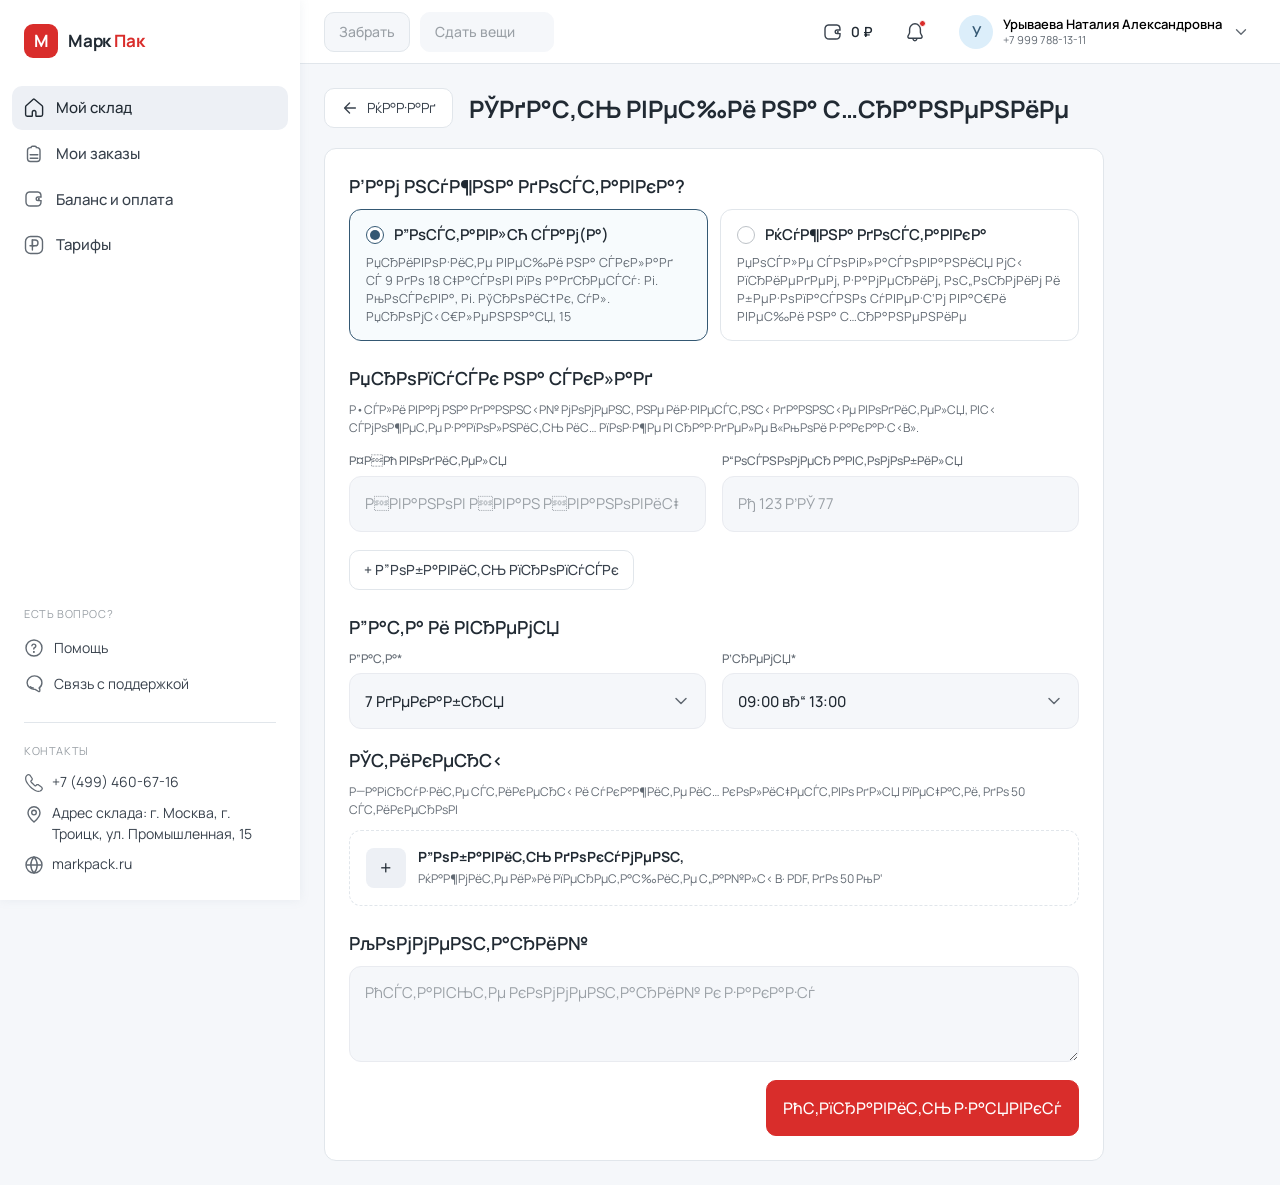
==== send.html @ 636d3749 "Прототип личного кабинета Марк Пак: 13 экранов, демо-данные, GitHub Pages" ====
<!DOCTYPE html>
<html lang="ru">
<head>
<meta charset="utf-8">
<meta name="viewport" content="width=device-width, initial-scale=1">
<title>РЎРґР°С‚СЊ РІРµС‰Рё вЂ” РњР°СЂРє РџР°Рє</title>
<link rel="icon" href="assets/img/favicon.svg" type="image/svg+xml">
<link rel="stylesheet" href="assets/css/app.css">
</head>
<body data-page="warehouse" data-actions="off">
<div class="app">
  <aside class="sidebar" id="sidebar"></aside>
  <div class="main">
    <header class="topbar" id="topbar"></header>
    <main class="content">
      <div class="page-head">
        <a class="back-btn" href="warehouse.html">
          <svg viewBox="0 0 20 20" fill="none"><path d="M16 10H5M9.5 4.5 4 10l5.5 5.5" stroke-width="1.5" stroke-linecap="round" stroke-linejoin="round"/></svg>
          РќР°Р·Р°Рґ
        </a>
        <h1>РЎРґР°С‚СЊ РІРµС‰Рё РЅР° С…СЂР°РЅРµРЅРёРµ</h1>
      </div>

      <form class="form-card" id="sendForm">
        <div class="section__title">Р’Р°Рј РЅСѓР¶РЅР° РґРѕСЃС‚Р°РІРєР°?</div>
        <div class="radio-cards mb-24">
          <div class="radio-card is-active" data-mode="self">
            <div class="radio-card__top"><span class="radio-dot"></span>Р”РѕСЃС‚Р°РІР»СЋ СЃР°Рј(Р°)</div>
            <p>РџСЂРёРІРѕР·РёС‚Рµ РІРµС‰Рё РЅР° СЃРєР»Р°Рґ СЃ 9 РґРѕ 18 С‡Р°СЃРѕРІ РїРѕ Р°РґСЂРµСЃСѓ: Рі. РњРѕСЃРєРІР°, Рі. РўСЂРѕРёС†Рє, СѓР». РџСЂРѕРјС‹С€Р»РµРЅРЅР°СЏ, 15</p>
          </div>
          <div class="radio-card" data-mode="delivery">
            <div class="radio-card__top"><span class="radio-dot"></span>РќСѓР¶РЅР° РґРѕСЃС‚Р°РІРєР°</div>
            <p>РџРѕСЃР»Рµ СЃРѕРіР»Р°СЃРѕРІР°РЅРёСЏ РјС‹ РїСЂРёРµРґРµРј, Р·Р°РјРµСЂРёРј, РѕС„РѕСЂРјРёРј Рё Р±РµР·РѕРїР°СЃРЅРѕ СѓРІРµР·С‘Рј РІР°С€Рё РІРµС‰Рё РЅР° С…СЂР°РЅРµРЅРёРµ</p>
          </div>
        </div>

        <!-- РЎР°РјРѕРїСЂРёРІРѕР·: РїСЂРѕРїСѓСЃРє -->
        <div id="passBlock">
          <div class="section__title">РџСЂРѕРїСѓСЃРє РЅР° СЃРєР»Р°Рґ</div>
          <p class="hint mb-16">Р•СЃР»Рё РІР°Рј РЅР° РґР°РЅРЅС‹Р№ РјРѕРјРµРЅС‚ РЅРµ РёР·РІРµСЃС‚РЅС‹ РґР°РЅРЅС‹Рµ РІРѕРґРёС‚РµР»СЏ, РІС‹ СЃРјРѕР¶РµС‚Рµ Р·Р°РїРѕР»РЅРёС‚СЊ РёС… РїРѕР·Р¶Рµ РІ СЂР°Р·РґРµР»Рµ В«РњРѕРё Р·Р°РєР°Р·С‹В».</p>
          <div id="passList"></div>
          <button type="button" class="btn btn--ghost btn--sm mb-24" id="addPass">+ Р”РѕР±Р°РІРёС‚СЊ РїСЂРѕРїСѓСЃРє</button>
        </div>

        <!-- Р”РѕСЃС‚Р°РІРєР°: Р°РґСЂРµСЃ Рё РєРѕРЅС‚Р°РєС‚ -->
        <div id="deliveryFields" class="hidden">
          <div class="section__title">РћС‚РєСѓРґР° Р·Р°Р±СЂР°С‚СЊ РіСЂСѓР·</div>
          <div class="card card--flat mb-24 row row--between">
            <div>
              <b style="font-size:14px">Рі. РњРѕСЃРєРІР°, СѓР». РџСЂРѕС„СЃРѕСЋР·РЅР°СЏ, 15</b>
              <div class="caption mt-8">РїРѕРґСЉРµР·Рґ 2, СЌС‚Р°Р¶ 5, РґРѕРјРѕС„РѕРЅ 15, Р»РёС„С‚ РџР°СЃСЃР°Р¶РёСЂСЃРєРёР№</div>
            </div>
            <button type="button" class="btn btn--ghost btn--sm" id="changeAddress">РР·РјРµРЅРёС‚СЊ</button>
          </div>

          <div class="section__title">РљС‚Рѕ Р±СѓРґРµС‚ РїРµСЂРµРґР°РІР°С‚СЊ РіСЂСѓР·?</div>
          <div class="form-row">
            <div class="field">
              <label class="field__label">Р¤РРћ РєРѕРЅС‚Р°РєС‚РЅРѕРіРѕ Р»РёС†Р°*</label>
              <input class="input" value="РЈСЂС‹РІР°РµРІР° РќР°С‚Р°Р»РёСЏ РђР»РµРєСЃР°РЅРґСЂРѕРІРЅР°" required>
            </div>
            <div class="field">
              <label class="field__label">РќРѕРјРµСЂ С‚РµР»РµС„РѕРЅР°*</label>
              <input class="input" value="+7 999 788-13-11" required>
            </div>
          </div>
          <label class="check mb-24"><input type="checkbox">РЎРѕРѕР±С‰РµРЅРёСЏ РІРјРµСЃС‚Рѕ Р·РІРѕРЅРєРѕРІ</label>
        </div>

        <div class="section__title">Р”Р°С‚Р° Рё РІСЂРµРјСЏ</div>
        <div class="form-row">
          <div class="field">
            <label class="field__label">Р”Р°С‚Р°*</label>
            <select class="select" id="dateSelect"></select>
          </div>
          <div class="field">
            <label class="field__label">Р’СЂРµРјСЏ*</label>
            <select class="select">
              <option>09:00 вЂ“ 13:00</option>
              <option>13:00 вЂ“ 20:00</option>
            </select>
          </div>
        </div>

        <div class="section__title">РЎС‚РёРєРµСЂС‹</div>
        <p class="hint mb-12">Р—Р°РіСЂСѓР·РёС‚Рµ СЃС‚РёРєРµСЂС‹ Рё СѓРєР°Р¶РёС‚Рµ РёС… РєРѕР»РёС‡РµСЃС‚РІРѕ РґР»СЏ РїРµС‡Р°С‚Рё, РґРѕ 50 СЃС‚РёРєРµСЂРѕРІ</p>
        <label class="card card--flat mb-24" style="display:flex;align-items:center;gap:12px;cursor:pointer;border-style:dashed">
          <span style="width:40px;height:40px;border-radius:8px;background:#EDF0F5;display:flex;align-items:center;justify-content:center;font-size:20px">+</span>
          <span>
            <b style="font-size:14px;display:block">Р”РѕР±Р°РІРёС‚СЊ РґРѕРєСѓРјРµРЅС‚</b>
            <span class="caption">РќР°Р¶РјРёС‚Рµ РёР»Рё РїРµСЂРµС‚Р°С‰РёС‚Рµ С„Р°Р№Р»С‹ В· PDF, РґРѕ 50 РњР‘</span>
          </span>
          <input type="file" id="stickerInput" accept="application/pdf" multiple class="hidden">
        </label>
        <p class="hint mb-24" id="stickerInfo"></p>

        <div class="section__title">РљРѕРјРјРµРЅС‚Р°СЂРёР№</div>
        <div class="field">
          <textarea class="textarea" placeholder="РћСЃС‚Р°РІСЊС‚Рµ РєРѕРјРјРµРЅС‚Р°СЂРёР№ Рє Р·Р°РєР°Р·Сѓ"></textarea>
        </div>

        <div class="row" style="justify-content:flex-end">
          <button type="submit" class="btn btn--primary btn--lg" style="min-width:240px">РћС‚РїСЂР°РІРёС‚СЊ Р·Р°СЏРІРєСѓ</button>
        </div>
      </form>
    </main>
  </div>
</div>
<nav class="bottom-nav" id="bottomNav"></nav>

<script src="assets/js/data.js"></script>
<script src="assets/js/ui.js"></script>
<script>
(() => {
  let mode = 'self';
  const passList = document.getElementById('passList');

  function passRow(i) {
    return `<div class="form-row" data-pass="${i}">
      <div class="field"><label class="field__label">Р¤РРћ РІРѕРґРёС‚РµР»СЏ</label><input class="input" placeholder="РРІР°РЅРѕРІ РРІР°РЅ РРІР°РЅРѕРІРёС‡"></div>
      <div class="field"><label class="field__label">Р“РѕСЃРЅРѕРјРµСЂ Р°РІС‚РѕРјРѕР±РёР»СЏ</label><input class="input" placeholder="Рђ 123 Р’РЎ 77"></div>
    </div>`;
  }

  function renderPasses() {
    passList.innerHTML = passRow(0) + (passList.dataset.extra === 'full' ? passRow(1) : '');
  }
  renderPasses();

  document.getElementById('addPass').addEventListener('click', () => {
    if (passList.dataset.extra === 'full') return;
    passList.dataset.extra = 'full';
    renderPasses();
    document.getElementById('addPass').classList.add('hidden');
  });

  document.querySelectorAll('[data-mode]').forEach(card => {
    card.addEventListener('click', () => {
      document.querySelectorAll('[data-mode]').forEach(c => c.classList.remove('is-active'));
      card.classList.add('is-active');
      mode = card.dataset.mode;
      document.getElementById('passBlock').classList.toggle('hidden', mode !== 'self');
      document.getElementById('deliveryFields').classList.toggle('hidden', mode !== 'delivery');
    });
  });

  document.getElementById('changeAddress').addEventListener('click', () => {
    UI.toast('Р’С‹Р±РѕСЂ Р°РґСЂРµСЃР° вЂ” РІ СЃР»РµРґСѓСЋС‰РµР№ РІРµСЂСЃРёРё РїСЂРѕС‚РѕС‚РёРїР°');
  });

  const dateSelect = document.getElementById('dateSelect');
  const months = ['СЏРЅРІР°СЂСЏ', 'С„РµРІСЂР°Р»СЏ', 'РјР°СЂС‚Р°', 'Р°РїСЂРµР»СЏ', 'РјР°СЏ', 'РёСЋРЅСЏ', 'РёСЋР»СЏ', 'Р°РІРіСѓСЃС‚Р°', 'СЃРµРЅС‚СЏР±СЂСЏ', 'РѕРєС‚СЏР±СЂСЏ', 'РЅРѕСЏР±СЂСЏ', 'РґРµРєР°Р±СЂСЏ'];
  const today = new Date();
  for (let i = 1; i <= 5; i++) {
    const d = new Date(today.getTime() + i * 86400000);
    const opt = document.createElement('option');
    opt.textContent = `${d.getDate()} ${months[d.getMonth()]}`;
    dateSelect.appendChild(opt);
  }

  const input = document.getElementById('stickerInput');
  input.addEventListener('change', () => {
    const n = input.files.length;
    document.getElementById('stickerInfo').textContent = n
      ? `Р’С‹Р±СЂР°РЅРѕ С„Р°Р№Р»РѕРІ: ${n}. Р’ РґРµРјРѕ С„Р°Р№Р»С‹ РЅРµ Р·Р°РіСЂСѓР¶Р°СЋС‚СЃСЏ.`
      : '';
  });

  document.getElementById('sendForm').addEventListener('submit', (e) => {
    e.preventDefault();
    UI.openModal({
      icon: 'ok',
      title: 'Р—Р°СЏРІРєР° СЃРѕР·РґР°РЅР°',
      text: mode === 'self'
        ? 'РњС‹ РїРѕР»СѓС‡РёР»Рё Р·Р°СЏРІРєСѓ РЅР° РїСЂРёС‘РјРєСѓ. РџСЂРѕРїСѓСЃРє Рё СЃС‚Р°С‚СѓСЃ Р·Р°СЏРІРєРё РґРѕСЃС‚СѓРїРЅС‹ РІ СЂР°Р·РґРµР»Рµ В«РњРѕРё Р·Р°РєР°Р·С‹В».'
        : 'РњС‹ РїРѕР»СѓС‡РёР»Рё Р·Р°СЏРІРєСѓ РЅР° Р·Р°Р±РѕСЂ РіСЂСѓР·Р°. РњРµРЅРµРґР¶РµСЂ СЃРІСЏР¶РµС‚СЃСЏ СЃ РІР°РјРё РґР»СЏ СЃРѕРіР»Р°СЃРѕРІР°РЅРёСЏ.',
      actions: [{ label: 'РџРµСЂРµР№С‚Рё Рє Р·Р°РєР°Р·Р°Рј', onClick: () => { location.href = 'orders.html'; } }]
    });
  });
})();
</script>
</body>
</html>
---- assets/css/app.css ----
/* ============================================================
   Марк Пак — прототип личного кабинета
   Стили на токенах из исследования (Manrope, #D92D2B, радиусы 10–12)
   ============================================================ */

@font-face { font-family: 'Manrope'; src: url('../fonts/Manrope-Regular.ttf') format('truetype'); font-weight: 400; font-display: swap; }
@font-face { font-family: 'Manrope'; src: url('../fonts/Manrope-Medium.ttf') format('truetype'); font-weight: 500; font-display: swap; }
@font-face { font-family: 'Manrope'; src: url('../fonts/Manrope-SemiBold.ttf') format('truetype'); font-weight: 600; font-display: swap; }
@font-face { font-family: 'Manrope'; src: url('../fonts/Manrope-Bold.ttf') format('truetype'); font-weight: 700; font-display: swap; }

:root {
  --white: #fff;
  --primary: #D92D2B;
  --primary-hover: #CC211F;
  --primary-pressed: #B21412;
  --primary-dark: #730706;
  --ink: #212A33;
  --ink-2: #39424D;
  --muted: #626A73;
  --placeholder: #9AA0A6;
  --line: #E1E6EB;
  --line-2: #E9EBF0;
  --bg: #F5F7FA;
  --bg-2: #EDF0F5;
  --bg-3: #FAFBFC;
  --navy: #102C40;
  --navy-2: #1F4159;
  --navy-3: #345873;
  --green: #2DB270;
  --yellow: #FFB800;
  --error: #FC3B0A;
  --radius: 12px;
  --radius-btn: 10px;
  --shadow: 0 0 16px rgba(31, 65, 89, .16);
  --h-input: 56px;
}

* { box-sizing: border-box; }
html, body { margin: 0; padding: 0; overflow-x: hidden; }
body {
  font-family: 'Manrope', 'Segoe UI', sans-serif;
  font-size: 15px;
  line-height: 1.45;
  color: var(--ink);
  background: var(--bg);
  -webkit-font-smoothing: antialiased;
}
a { color: var(--navy-3); text-decoration: none; }
a:hover { color: var(--primary); }
button { font-family: inherit; }
img { max-width: 100%; }
h1, h2, h3, h4 { margin: 0; font-weight: 700; }
h1 { font-size: 24px; line-height: 29px; }
h2 { font-size: 18px; line-height: 24px; font-weight: 600; }
h3 { font-size: 16px; line-height: 22px; font-weight: 600; }
p { margin: 0; }
ul { margin: 0; padding: 0; list-style: none; }
.muted { color: var(--muted); }
.small { font-size: 13px; }
.caption { font-size: 12px; color: var(--muted); }

/* ---------- Layout ---------- */
.app { display: flex; min-height: 100vh; align-items: flex-start; }

.sidebar {
  width: 300px; min-width: 300px; height: 100vh; position: sticky; top: 0;
  background: var(--white); padding: 20px 12px; display: flex; flex-direction: column;
  box-shadow: 0 0 10px rgba(121, 133, 157, .1); z-index: 30;
}
.sidebar__logo { display: flex; align-items: center; gap: 10px; padding: 4px 12px 0; margin-bottom: 28px; }
.logo-mark {
  width: 34px; height: 34px; border-radius: 9px; background: var(--primary); color: #fff;
  display: flex; align-items: center; justify-content: center; font-weight: 700; font-size: 17px;
}
.logo-text { font-weight: 700; font-size: 17px; letter-spacing: -.2px; color: var(--ink); }
.logo-text span { color: var(--primary); }

.nav { display: flex; flex-direction: column; gap: 2px; }
.nav__link {
  display: flex; align-items: center; gap: 12px; padding: 11px 12px; border-radius: 10px;
  color: var(--ink-2); font-size: 15px; font-weight: 500;
}
.nav__link:hover { background: var(--bg); color: var(--ink); }
.nav__link.is-active { background: var(--bg-2); color: var(--ink); }
.nav__link svg { width: 20px; height: 20px; flex: none; stroke: var(--muted); }
.nav__link.is-active svg { stroke: var(--ink); }

.sidebar__bottom { margin-top: auto; display: flex; flex-direction: column; gap: 20px; padding: 0 12px; }
.sidebar__label { font-size: 11px; letter-spacing: .6px; text-transform: uppercase; color: var(--placeholder); margin-bottom: 8px; }
.sidebar__link { display: flex; align-items: center; gap: 10px; padding: 8px 0; color: var(--ink-2); font-size: 14px; }
.sidebar__link svg { width: 20px; height: 20px; stroke: var(--muted); }
.sidebar__divider { height: 1px; background: var(--line); }
.sidebar__contact { font-size: 14px; color: var(--ink-2); display: flex; gap: 8px; align-items: flex-start; padding: 5px 0; }
.sidebar__contact svg { width: 20px; height: 20px; flex: none; stroke: var(--muted); margin-top: 1px; }

.main { flex: 1; min-width: 0; display: flex; flex-direction: column; min-height: 100vh; overflow-x: hidden; }

.topbar {
  height: 64px; position: sticky; top: 0; z-index: 20; background: #fff;
  border-bottom: 1px solid var(--line); display: flex; align-items: center;
  justify-content: space-between; padding: 0 24px; gap: 16px;
}
.topbar__actions { display: flex; align-items: center; gap: 10px; }
.topbar__right { display: flex; align-items: center; gap: 18px; }
.balance-btn {
  display: flex; align-items: center; gap: 8px; background: none; border: 0; cursor: pointer;
  font-size: 14px; font-weight: 600; color: var(--ink); padding: 6px 4px; border-radius: 8px;
}
.balance-btn:hover { background: var(--bg); }
.balance-btn svg { width: 20px; height: 20px; stroke: var(--ink-2); }
.icon-btn {
  width: 40px; height: 40px; border-radius: 50%; border: 0; background: none; cursor: pointer;
  display: flex; align-items: center; justify-content: center; position: relative;
}
.icon-btn:hover { background: var(--bg); }
.icon-btn svg { width: 22px; height: 22px; stroke: var(--ink-2); }
.icon-btn__dot { position: absolute; top: 8px; right: 9px; width: 7px; height: 7px; border-radius: 50%; background: var(--primary); border: 1.5px solid #fff; }

.user { position: relative; }
.user__btn { display: flex; align-items: center; gap: 10px; background: none; border: 0; cursor: pointer; padding: 4px 6px; border-radius: 10px; }
.user__btn:hover { background: var(--bg); }
.user__avatar {
  width: 34px; height: 34px; border-radius: 50%; background: #DCEEFA; color: var(--navy-3);
  display: flex; align-items: center; justify-content: center; font-weight: 600; font-size: 15px;
}
.user__name { text-align: left; }
.user__name b { display: block; font-size: 13px; font-weight: 600; line-height: 1.25; }
.user__name span { display: block; font-size: 11px; color: var(--muted); }
.user__caret { width: 18px; height: 18px; stroke: var(--muted); }

.dropdown {
  position: absolute; right: 0; top: calc(100% + 6px); width: 260px; background: #fff;
  border: .5px solid var(--line-2); border-radius: var(--radius); padding: 4px;
  box-shadow: var(--shadow); display: none; z-index: 50;
}
.dropdown.is-open { display: block; }
.dropdown__item {
  display: flex; align-items: center; gap: 10px; width: 100%; padding: 10px 12px;
  border: 0; background: none; border-radius: 8px; cursor: pointer; font-size: 14px; color: var(--ink-2); text-align: left;
}
.dropdown__item:hover { background: var(--bg); }
.dropdown__item svg { width: 20px; height: 20px; stroke: var(--muted); }

.content { padding: 24px; width: 100%; max-width: 1400px; }
.page-head { display: flex; align-items: center; gap: 16px; margin-bottom: 20px; }
.page-head--between { justify-content: space-between; }
.back-btn {
  display: inline-flex; align-items: center; gap: 8px; height: 40px; padding: 0 16px;
  border: .5px solid var(--line); border-radius: var(--radius-btn); background: #fff;
  cursor: pointer; font-size: 14px; color: var(--ink-2);
}
.back-btn:hover { background: var(--bg); }
.back-btn svg { width: 18px; height: 18px; stroke: var(--ink-2); }

/* ---------- Buttons ---------- */
.btn {
  display: inline-flex; align-items: center; justify-content: center; gap: 8px;
  border-radius: var(--radius-btn); border: 1px solid transparent; cursor: pointer;
  font-size: 15px; font-weight: 500; line-height: 20px; padding: 7px 16px; height: 48px;
  transition: background-color .2s, border-color .2s, color .2s; white-space: nowrap;
}
.btn--lg { height: 56px; font-size: 16px; }
.btn--sm { height: 40px; font-size: 14px; padding: 0 14px; }
.btn--primary { background: var(--primary); border-color: var(--primary); color: #fff; }
.btn--primary:hover { background: var(--primary-hover); border-color: var(--primary-hover); }
.btn--primary:active { background: var(--primary-pressed); border-color: var(--primary-pressed); }
.btn--primary:disabled { background: var(--bg); border-color: var(--bg); color: var(--placeholder); cursor: default; }
.btn--secondary { background: var(--navy-3); border-color: var(--navy-3); color: #fff; font-weight: 600; }
.btn--secondary:hover { background: var(--navy-2); border-color: var(--navy-2); }
.btn--ghost { background: #fff; border-color: var(--line); color: var(--ink-2); }
.btn--ghost:hover { background: var(--bg); }
.btn--ghost:disabled { background: var(--bg); border-color: var(--line); color: var(--placeholder); cursor: default; }
.btn--link:disabled { color: var(--placeholder); cursor: default; }
.btn--grey { background: var(--bg-2); border-color: var(--bg-2); color: var(--ink-2); font-size: 14px; }
.btn--grey:hover { background: var(--line); border-color: var(--line); }
.btn--link { background: none; border: 0; color: var(--navy-3); height: auto; padding: 0; }
.btn--block { width: 100%; }
.btn:focus-visible, .back-btn:focus-visible, .icon-btn:focus-visible, .user__btn:focus-visible, .nav__link:focus-visible {
  outline: 2px solid var(--navy-3); outline-offset: 2px;
}

/* ---------- Forms ---------- */
.field { display: flex; flex-direction: column; gap: 6px; margin-bottom: 18px; }
.field__label { font-size: 12px; font-weight: 500; color: var(--muted); }
.input, .select, .textarea {
  width: 100%; height: var(--h-input); background: var(--bg); border: .8px solid var(--line-2);
  border-radius: var(--radius); padding: 15px; font-family: inherit; font-size: 15px;
  font-weight: 500; color: var(--ink); outline: none;
}
.input::placeholder, .textarea::placeholder { color: var(--placeholder); font-weight: 400; }
.input:hover, .select:hover, .textarea:hover { background: var(--bg-2); }
.input:focus, .select:focus, .textarea:focus { border-color: var(--navy-3); background: #fff; }
.textarea { height: auto; min-height: 96px; resize: vertical; line-height: 1.4; }
.select { appearance: none; background-image: url("data:image/svg+xml,%3Csvg xmlns='http://www.w3.org/2000/svg' width='20' height='20' viewBox='0 0 20 20' fill='none'%3E%3Cpath d='M5 7.5L10 12.5L15 7.5' stroke='%23626A73' stroke-width='1.5' stroke-linecap='round' stroke-linejoin='round'/%3E%3C/svg%3E"); background-repeat: no-repeat; background-position: right 14px center; padding-right: 40px; cursor: pointer; }
.form-row { display: grid; grid-template-columns: 1fr 1fr; gap: 16px; }
.hint { font-size: 12px; color: var(--muted); line-height: 1.45; }

.check { display: flex; align-items: flex-start; gap: 10px; font-size: 14px; color: var(--ink-2); cursor: pointer; }
.check input { appearance: none; width: 22px; height: 22px; min-width: 22px; border: 1px solid #D3D8DE; border-radius: 6px; background: #fff; cursor: pointer; margin: 0; position: relative; }
.check input:checked { background: var(--navy-3); border-color: var(--navy-3); }
.check input:checked::after { content: ''; position: absolute; left: 7px; top: 3px; width: 6px; height: 11px; border: solid #fff; border-width: 0 2px 2px 0; transform: rotate(45deg); }

.radio-cards { display: grid; grid-template-columns: 1fr 1fr; gap: 12px; }
.radio-card { border: 1px solid var(--line); border-radius: var(--radius); padding: 14px 16px; cursor: pointer; background: #fff; transition: border-color .15s, background .15s; }
.radio-card:hover { border-color: #BDC2C7; }
.radio-card.is-active { border-color: var(--navy-3); background: #F7FBFD; }
.radio-card__top { display: flex; align-items: center; gap: 10px; font-size: 15px; font-weight: 600; }
.radio-dot { width: 18px; height: 18px; border-radius: 50%; border: 1.5px solid #BDC2C7; background: #fff; position: relative; flex: none; }
.radio-card.is-active .radio-dot { border-color: var(--navy-3); }
.radio-card.is-active .radio-dot::after { content: ''; position: absolute; inset: 3px; border-radius: 50%; background: var(--navy-3); }
.radio-card p { font-size: 12.5px; color: var(--muted); margin-top: 8px; line-height: 1.45; }

/* ---------- Cards / sections ---------- */
.card { background: #fff; border: 1px solid var(--line); border-radius: var(--radius); padding: 16px; }
.card--flat { border-width: .5px; }
.section { margin-bottom: 20px; }
.section__title { font-size: 18px; font-weight: 600; margin-bottom: 10px; }
.form-card { background: #fff; border: 1px solid var(--line); border-radius: var(--radius); padding: 24px; max-width: 780px; }
.divider { height: 1px; background: var(--line); margin: 18px 0; }

/* ---------- Tabs ---------- */
.tabs { display: inline-flex; gap: 2px; background: var(--bg-2); border: .5px solid var(--line); border-radius: 32px; padding: 2px; margin-bottom: 18px; }
.tab {
  border: 0; background: none; border-radius: 32px; padding: 8px 16px; cursor: pointer;
  font-size: 14px; font-weight: 500; color: var(--ink-2); display: inline-flex; align-items: center; gap: 6px;
  white-space: nowrap;
}
.tab:hover { color: var(--ink); }
.tab.is-active { background: #fff; border: .5px solid #D3D8DE; color: var(--ink); padding: 7.5px 15.5px; }
.tab__count { color: var(--muted); font-weight: 500; }
.tab.is-active .tab__count { color: var(--primary); }

/* ---------- GRM cards ---------- */
.toolbar { display: flex; align-items: center; gap: 12px; margin-bottom: 16px; flex-wrap: wrap; }
.search { position: relative; flex: 1; min-width: 260px; max-width: 420px; }
.search input { width: 100%; height: 44px; border: .8px solid var(--line-2); border-radius: 10px; background: var(--bg); padding: 0 40px 0 14px; font-family: inherit; font-size: 14px; outline: none; }
.search input:focus { border-color: var(--navy-3); background: #fff; }
.search svg { position: absolute; right: 12px; top: 12px; width: 20px; height: 20px; stroke: var(--muted); }
.spacer { flex: 1; }

.grm-grid { display: grid; grid-template-columns: repeat(auto-fill, minmax(320px, 1fr)); gap: 16px; }
.grm {
  display: flex; gap: 6px; background: #fff; border: .5px solid var(--line); border-radius: var(--radius);
  padding: 4px; position: relative; min-height: 148px; min-width: 0;
}
.grm.is-selected { border-color: var(--navy-3); box-shadow: 0 0 0 1px var(--navy-3) inset; }
.grm__body { flex: 1; min-width: 0; padding: 10px 4px 10px 10px; display: flex; flex-direction: column; }
.grm__status { display: inline-flex; align-items: center; gap: 6px; font-size: 12px; color: var(--muted); font-weight: 500; }
.grm__status::before { content: ''; width: 8px; height: 8px; border-radius: 50%; background: var(--green); }
.grm.is-ordered .grm__status::before { background: var(--yellow); }
.grm.is-returned .grm__status::before { background: var(--placeholder); }
.grm__size { display: flex; gap: 12px; font-size: 15px; font-weight: 600; margin-top: 8px; }
.grm__size span { display: inline-flex; align-items: center; gap: 4px; }
.grm__size svg { width: 16px; height: 16px; stroke: var(--muted); }
.grm__title {
  margin-top: 8px; font-size: 12px; color: var(--ink-2); background: var(--bg); border-radius: 6px;
  padding: 4px 8px; white-space: nowrap; overflow: hidden; text-overflow: ellipsis; cursor: text; max-width: 100%;
}
.grm__title.is-empty { color: var(--placeholder); }
.grm__meta { margin-top: auto; display: flex; justify-content: space-between; align-items: baseline; gap: 8px; padding-top: 10px; }
.grm__no { font-size: 12px; font-weight: 500; color: var(--ink-2); letter-spacing: .2px; }
.grm__date { font-size: 11px; color: var(--muted); }
.grm__media {
  width: 160px; min-width: 120px; border-radius: 8px; background: var(--bg-2); color: #A9B0B8;
  display: flex; align-items: center; justify-content: center; position: relative; overflow: hidden; cursor: pointer;
}
.grm__media svg { width: 56px; height: 56px; stroke: currentColor; opacity: .8; }
.grm__qty {
  position: absolute; top: 8px; right: 8px; background: #333940; color: #fff;
  font-size: 12px; font-weight: 600; padding: 2px 8px; border-radius: 6px;
}
.grm__counter {
  position: absolute; left: 8px; bottom: 8px; display: flex; align-items: center; gap: 2px;
  background: #fff; border: .5px solid var(--line); border-radius: 8px; padding: 2px;
}
.grm__counter button { width: 26px; height: 26px; border: 0; background: none; cursor: pointer; font-size: 16px; color: var(--ink-2); border-radius: 6px; }
.grm__counter button:hover { background: var(--bg); }
.grm__counter input { width: 34px; height: 26px; border: 0; text-align: center; font-family: inherit; font-size: 13px; font-weight: 600; background: none; }
.grm__pick { position: absolute; left: 10px; top: 10px; width: 20px; height: 20px; border-radius: 6px; border: 1.5px solid #BDC2C7; background: #fff; }
.grm.is-selected .grm__pick { background: var(--navy-3); border-color: var(--navy-3); }
.grm.is-selected .grm__pick::after { content: ''; position: absolute; left: 6px; top: 2px; width: 5px; height: 10px; border: solid #fff; border-width: 0 2px 2px 0; transform: rotate(45deg); }

/* ---------- Chips / statuses ---------- */
.chip { display: inline-flex; align-items: center; gap: 6px; font-size: 12px; font-weight: 500; padding: 4px 10px; border-radius: 20px; background: var(--bg-2); color: var(--ink-2); }
.chip--green { background: #E8F8EE; color: #0A6648; }
.chip--yellow { background: #FCF6E8; color: #7B4C00; }
.chip--red { background: #FFE8E8; color: #B21412; }
.chip--grey { background: var(--bg-2); color: var(--muted); }

/* ---------- Orders ---------- */
.order-list { display: flex; flex-direction: column; gap: 10px; }
.order {
  display: grid; grid-template-columns: 1fr auto; gap: 12px; align-items: center;
  background: #fff; border: .5px solid var(--line); border-radius: var(--radius); padding: 16px 18px;
  cursor: pointer; transition: border-color .15s;
}
.order:hover { border-color: #C0C7D0; }
.order__no { font-size: 12px; color: var(--muted); margin-bottom: 4px; }
.order__title { font-size: 16px; font-weight: 600; }
.order__sub { font-size: 13px; color: var(--muted); margin-top: 4px; }
.order__right { display: flex; align-items: center; gap: 14px; }
.order__arrow { width: 20px; height: 20px; stroke: var(--muted); }
.empty { text-align: center; padding: 56px 20px; color: var(--muted); }
.empty h3 { color: var(--ink); margin-bottom: 8px; }

/* ---------- Order detail ---------- */
.detail { display: grid; grid-template-columns: minmax(0, 1fr) 340px; gap: 20px; align-items: start; }
.detail__side { background: #fff; border: 1px solid var(--line); border-radius: var(--radius); padding: 16px; position: sticky; top: 84px; }
.side-head { display: flex; align-items: center; justify-content: space-between; gap: 10px; margin-bottom: 4px; }
.side-sub { font-size: 12px; color: var(--muted); margin-bottom: 14px; }
.mini-item { display: flex; gap: 10px; padding: 10px 0; border-top: 1px solid var(--line-2); position: relative; }
.mini-item__img { width: 56px; height: 56px; border-radius: 8px; background: var(--bg-2); color: #A9B0B8; display: flex; align-items: center; justify-content: center; flex: none; }
.mini-item__img svg { width: 26px; height: 26px; stroke: currentColor; opacity: .8; }
.mini-item__body { min-width: 0; }
.mini-item__size { font-size: 13px; font-weight: 600; }
.mini-item__title { font-size: 11.5px; color: var(--muted); white-space: nowrap; overflow: hidden; text-overflow: ellipsis; }
.mini-item__no { font-size: 11.5px; color: var(--ink-2); margin-top: 2px; }
.mini-item__del { position: absolute; right: 0; top: 12px; width: 28px; height: 28px; border: 0; background: none; cursor: pointer; border-radius: 6px; color: var(--muted); }
.mini-item__del:hover { background: var(--bg); color: var(--error); }

/* ---------- Balance ---------- */
.balance-grid { display: grid; grid-template-columns: minmax(0, 1.25fr) minmax(0, 1fr); gap: 20px; align-items: start; }
.stat-big { font-size: 32px; line-height: 38px; font-weight: 700; color: var(--navy); }
.stat-big.is-negative { color: var(--primary); }
.kv { display: flex; justify-content: space-between; gap: 12px; padding: 6px 0; font-size: 14px; color: var(--ink-2); }
.kv b { font-weight: 600; }
.invoice { display: grid; grid-template-columns: 1fr auto auto; gap: 16px; align-items: center; padding: 14px 16px; border: 1px solid #DFE5EC; border-radius: var(--radius); background: #fff; }
.invoice + .invoice { margin-top: 10px; }
.invoice.is-overdue { border-color: #F3C7C7; background: #FFF9F9; }
.invoice__no { font-size: 14px; font-weight: 600; }
.invoice__type { font-size: 12px; color: var(--muted); margin-top: 2px; }
.invoice__date { font-size: 12px; color: var(--muted); margin-top: 6px; }
.invoice__sum { font-size: 16px; font-weight: 600; white-space: nowrap; }
.invoice__dl { width: 34px; height: 34px; border-radius: 8px; border: 0; background: var(--bg); cursor: pointer; display: flex; align-items: center; justify-content: center; }
.invoice__dl:hover { background: var(--bg-2); }
.invoice__dl svg { width: 18px; height: 18px; stroke: var(--ink-2); }
.history-row { display: grid; grid-template-columns: 1fr auto auto; gap: 14px; align-items: center; padding: 14px 16px; border: 1px solid #DFE5EC; border-radius: var(--radius); background: #fff; }

/* ---------- Prices ---------- */
.price-grid { display: grid; grid-template-columns: repeat(auto-fill, minmax(240px, 1fr)); gap: 14px; }
.price-card { background: #fff; border: 1px solid var(--line); border-radius: var(--radius); padding: 16px; display: flex; flex-direction: column; gap: 6px; }
.price-card__num { font-size: 11px; color: var(--muted); }
.price-card__vol { font-size: 13px; color: var(--ink-2); }
.price-card__sum { font-size: 24px; font-weight: 700; color: var(--navy); margin-top: auto; }
.price-card__note { font-size: 11px; color: var(--muted); }
.delivery-row { display: flex; justify-content: space-between; align-items: baseline; gap: 16px; padding: 10px 0; border-bottom: 1px solid var(--line-2); }
.delivery-row b { font-size: 20px; color: var(--primary); }

/* ---------- Account ---------- */
.account-grid { display: grid; grid-template-columns: minmax(0, 1.4fr) 320px; gap: 20px; align-items: start; }
.data-row { display: flex; justify-content: space-between; gap: 16px; padding: 10px 0; border-bottom: 1px solid var(--line-2); font-size: 14px; }
.data-row span { color: var(--muted); }
.data-row b { font-weight: 500; text-align: right; }

/* ---------- FAQ ---------- */
.faq-item { border-bottom: 1px solid var(--line-2); }
.faq-q { width: 100%; display: flex; justify-content: space-between; gap: 16px; align-items: center; text-align: left; padding: 14px 0; border: 0; background: none; cursor: pointer; font-size: 15px; font-weight: 500; color: var(--ink); }
.faq-q svg { width: 20px; height: 20px; stroke: var(--muted); transition: transform .2s; flex: none; }
.faq-item.is-open .faq-q svg { transform: rotate(180deg); }
.faq-a { display: none; padding: 0 0 14px; font-size: 14px; color: var(--ink-2); line-height: 1.55; }
.faq-item.is-open .faq-a { display: block; }

/* ---------- Login ---------- */
.auth { min-height: 100vh; display: flex; flex-direction: column; background: var(--bg); }
.auth__header { height: 64px; background: #fff; border-bottom: 1px solid var(--line); display: flex; align-items: center; justify-content: space-between; padding: 0 40px; gap: 24px; }
.auth__contacts { display: flex; align-items: center; gap: 22px; font-size: 13px; color: var(--ink-2); }
.auth__contacts span { display: inline-flex; align-items: center; gap: 8px; }
.auth__contacts svg { width: 18px; height: 18px; stroke: var(--muted); }
.auth__body { flex: 1; display: grid; grid-template-columns: minmax(320px, 398px) 1fr; gap: 48px; align-items: start; padding: 40px; max-width: 1200px; margin: 0 auto; width: 100%; }
.auth__card { background: #fff; border: .8px solid var(--line); border-radius: var(--radius); padding: 20px; }
.auth__title { font-size: 24px; font-weight: 700; }
.auth__sub { font-size: 16px; color: var(--ink-2); margin-top: 10px; }
.auth__small { font-size: 12px; color: var(--muted); margin-top: 4px; }
.auth__art { border-radius: var(--radius); overflow: hidden; background: #EDE7E2; min-height: 340px; display: flex; align-items: center; justify-content: center; }
.auth__art svg { width: 100%; height: 100%; }
.auth__footer { padding: 24px 40px 40px; max-width: 1200px; margin: 0 auto; width: 100%; }
.auth__promo { background: #fff; border-radius: var(--radius); padding: 24px; }
.auth__promo h2 { font-size: 20px; margin-bottom: 6px; }
.promo-mock { margin-top: 18px; border: 1px solid var(--line); border-radius: 10px; overflow: hidden; display: grid; grid-template-columns: 200px 1fr; min-height: 220px; }
.promo-mock__side { background: #fff; border-right: 1px solid var(--line); padding: 12px 10px; }
.promo-mock__main { background: var(--bg); padding: 12px; }

/* ---------- Modal / toast ---------- */
.modal-overlay {
  position: fixed; inset: 0; background: rgba(33, 42, 51, .5); z-index: 100;
  display: none; align-items: center; justify-content: center; padding: 20px;
}
.modal-overlay.is-open { display: flex; }
.modal { background: #fff; border-radius: var(--radius); width: 100%; max-width: 420px; padding: 24px; box-shadow: var(--shadow); max-height: 90vh; overflow: auto; }
.modal--wide { max-width: 560px; }
.modal__head { display: flex; justify-content: space-between; align-items: flex-start; gap: 16px; margin-bottom: 10px; }
.modal__title { font-size: 20px; font-weight: 700; line-height: 1.3; }
.modal__close { width: 32px; height: 32px; border: 0; background: none; cursor: pointer; border-radius: 8px; color: var(--muted); font-size: 20px; line-height: 1; }
.modal__close:hover { background: var(--bg); }
.modal__text { font-size: 14px; color: var(--ink-2); line-height: 1.5; }
.modal__actions { display: flex; gap: 10px; margin-top: 20px; }
.modal__actions .btn { flex: 1; }
.modal__icon { width: 44px; height: 44px; border-radius: 50%; display: flex; align-items: center; justify-content: center; font-size: 22px; margin-bottom: 12px; }
.modal__icon--ok { background: #E8F8EE; color: #0A6648; }
.modal__icon--warn { background: #FFE8E8; color: var(--primary); }

.periods { display: grid; grid-template-columns: repeat(3, 1fr); gap: 8px; margin: 12px 0; }
.period { border: 1px solid var(--line); border-radius: 10px; padding: 10px; text-align: center; cursor: pointer; background: #fff; position: relative; }
.period:hover { border-color: #BDC2C7; }
.period.is-active { border-color: var(--primary); box-shadow: 0 0 0 1px var(--primary) inset; }
.period b { display: block; font-size: 14px; }
.period span { display: block; font-size: 12px; color: var(--muted); margin-top: 2px; }
.period em { display: block; font-style: normal; font-size: 11px; color: var(--primary); margin-top: 4px; }
.period__old { font-size: 11px; color: var(--placeholder); text-decoration: line-through; }
.period__badge { position: absolute; top: -9px; left: 50%; transform: translateX(-50%); background: var(--primary); color: #fff; font-size: 9px; padding: 2px 7px; border-radius: 8px; white-space: nowrap; }

.toast { position: fixed; left: 50%; bottom: 24px; transform: translateX(-50%) translateY(20px); background: #212A33; color: #fff; font-size: 14px; padding: 12px 18px; border-radius: 10px; opacity: 0; pointer-events: none; transition: .25s; z-index: 200; }
.toast.is-visible { opacity: 1; transform: translateX(-50%) translateY(0); }

/* ---------- Utility ---------- */
.row { display: flex; align-items: center; gap: 10px; }
.row--between { justify-content: space-between; }
.row--wrap { flex-wrap: wrap; }
.mt-8 { margin-top: 8px; } .mt-12 { margin-top: 12px; } .mt-16 { margin-top: 16px; } .mt-24 { margin-top: 24px; }
.mb-8 { margin-bottom: 8px; } .mb-12 { margin-bottom: 12px; } .mb-16 { margin-bottom: 16px; } .mb-24 { margin-bottom: 24px; }
.hidden { display: none !important; }
.mono { font-variant-numeric: tabular-nums; }

/* ---------- Mobile ---------- */
@media (max-width: 1100px) {
  .detail, .balance-grid, .account-grid { grid-template-columns: 1fr; }
  .detail__side { position: static; }
}
@media (max-width: 900px) {
  .app { display: block; }
  .sidebar { display: none; }
  .topbar { padding: 0 16px; height: 60px; }
  .topbar__actions .btn { display: none; }
  .content { padding: 16px 16px 84px; }
  .user__name, .user__caret { display: none; }
  .bottom-nav {
    position: fixed; bottom: 0; left: 0; right: 0; height: 64px; background: #fff;
    border-top: 1px solid var(--line); display: flex; z-index: 40;
  }
  .bottom-nav a { flex: 1; display: flex; flex-direction: column; align-items: center; justify-content: center; gap: 3px; font-size: 10px; color: var(--muted); }
  .bottom-nav a.is-active { color: var(--ink); }
  .bottom-nav svg { width: 22px; height: 22px; stroke: currentColor; }
  .grm-grid { grid-template-columns: 1fr; }
  .toolbar .search { flex: 1 1 100%; max-width: none; min-width: 0; }
  .grm__media { width: 124px; min-width: 100px; }
  .grm__title { white-space: normal; display: -webkit-box; -webkit-line-clamp: 2; -webkit-box-orient: vertical; line-height: 1.3; }
  .form-row, .radio-cards { grid-template-columns: 1fr; }
  .auth__body { grid-template-columns: 1fr; padding: 20px; gap: 20px; }
  .auth__art { display: none; }
  .auth__header { padding: 0 16px; }
  .auth__contacts span:nth-child(2) { display: none; }
  .auth__footer { padding: 0 20px 20px; }
  .price-grid { grid-template-columns: 1fr 1fr; }
  .invoice, .history-row { grid-template-columns: 1fr auto; }
  .invoice__date, .history-row__date { grid-column: 1 / -1; }
}
@media (max-width: 480px) {
  .price-grid { grid-template-columns: 1fr; }
  .grm__media { width: 120px; }
  .page-head { flex-wrap: wrap; }
  .tabs { width: 100%; overflow-x: auto; }
}
@media (min-width: 901px) { .bottom-nav { display: none; } }
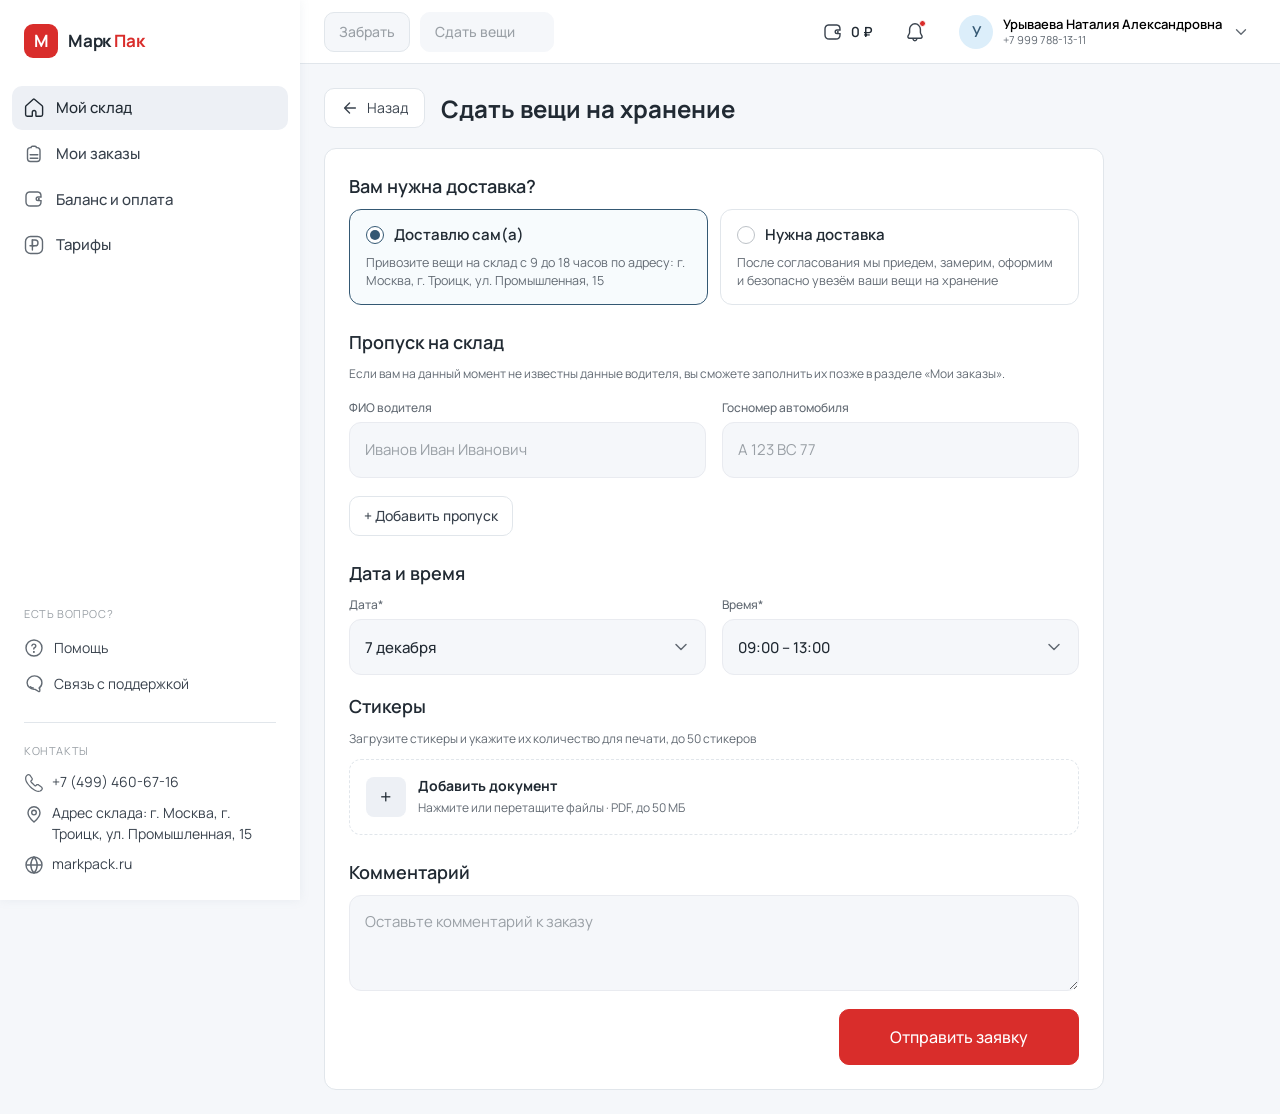
==== commit e5d6e772: "Исправлена кодировка send/refund (UTF-8)" ====
--- a/send.html
+++ b/send.html
@@ -3,7 +3,7 @@
 <head>
 <meta charset="utf-8">
 <meta name="viewport" content="width=device-width, initial-scale=1">
-<title>РЎРґР°С‚СЊ РІРµС‰Рё вЂ” РњР°СЂРє РџР°Рє</title>
+<title>Сдать вещи — Марк Пак</title>
 <link rel="icon" href="assets/img/favicon.svg" type="image/svg+xml">
 <link rel="stylesheet" href="assets/css/app.css">
 </head>
@@ -16,91 +16,91 @@
       <div class="page-head">
         <a class="back-btn" href="warehouse.html">
           <svg viewBox="0 0 20 20" fill="none"><path d="M16 10H5M9.5 4.5 4 10l5.5 5.5" stroke-width="1.5" stroke-linecap="round" stroke-linejoin="round"/></svg>
-          РќР°Р·Р°Рґ
+          Назад
         </a>
-        <h1>РЎРґР°С‚СЊ РІРµС‰Рё РЅР° С…СЂР°РЅРµРЅРёРµ</h1>
+        <h1>Сдать вещи на хранение</h1>
       </div>
 
       <form class="form-card" id="sendForm">
-        <div class="section__title">Р’Р°Рј РЅСѓР¶РЅР° РґРѕСЃС‚Р°РІРєР°?</div>
+        <div class="section__title">Вам нужна доставка?</div>
         <div class="radio-cards mb-24">
           <div class="radio-card is-active" data-mode="self">
-            <div class="radio-card__top"><span class="radio-dot"></span>Р”РѕСЃС‚Р°РІР»СЋ СЃР°Рј(Р°)</div>
-            <p>РџСЂРёРІРѕР·РёС‚Рµ РІРµС‰Рё РЅР° СЃРєР»Р°Рґ СЃ 9 РґРѕ 18 С‡Р°СЃРѕРІ РїРѕ Р°РґСЂРµСЃСѓ: Рі. РњРѕСЃРєРІР°, Рі. РўСЂРѕРёС†Рє, СѓР». РџСЂРѕРјС‹С€Р»РµРЅРЅР°СЏ, 15</p>
+            <div class="radio-card__top"><span class="radio-dot"></span>Доставлю сам(а)</div>
+            <p>Привозите вещи на склад с 9 до 18 часов по адресу: г. Москва, г. Троицк, ул. Промышленная, 15</p>
           </div>
           <div class="radio-card" data-mode="delivery">
-            <div class="radio-card__top"><span class="radio-dot"></span>РќСѓР¶РЅР° РґРѕСЃС‚Р°РІРєР°</div>
-            <p>РџРѕСЃР»Рµ СЃРѕРіР»Р°СЃРѕРІР°РЅРёСЏ РјС‹ РїСЂРёРµРґРµРј, Р·Р°РјРµСЂРёРј, РѕС„РѕСЂРјРёРј Рё Р±РµР·РѕРїР°СЃРЅРѕ СѓРІРµР·С‘Рј РІР°С€Рё РІРµС‰Рё РЅР° С…СЂР°РЅРµРЅРёРµ</p>
+            <div class="radio-card__top"><span class="radio-dot"></span>Нужна доставка</div>
+            <p>После согласования мы приедем, замерим, оформим и безопасно увезём ваши вещи на хранение</p>
           </div>
         </div>
 
-        <!-- РЎР°РјРѕРїСЂРёРІРѕР·: РїСЂРѕРїСѓСЃРє -->
+        <!-- Самопривоз: пропуск -->
         <div id="passBlock">
-          <div class="section__title">РџСЂРѕРїСѓСЃРє РЅР° СЃРєР»Р°Рґ</div>
-          <p class="hint mb-16">Р•СЃР»Рё РІР°Рј РЅР° РґР°РЅРЅС‹Р№ РјРѕРјРµРЅС‚ РЅРµ РёР·РІРµСЃС‚РЅС‹ РґР°РЅРЅС‹Рµ РІРѕРґРёС‚РµР»СЏ, РІС‹ СЃРјРѕР¶РµС‚Рµ Р·Р°РїРѕР»РЅРёС‚СЊ РёС… РїРѕР·Р¶Рµ РІ СЂР°Р·РґРµР»Рµ В«РњРѕРё Р·Р°РєР°Р·С‹В».</p>
+          <div class="section__title">Пропуск на склад</div>
+          <p class="hint mb-16">Если вам на данный момент не известны данные водителя, вы сможете заполнить их позже в разделе «Мои заказы».</p>
           <div id="passList"></div>
-          <button type="button" class="btn btn--ghost btn--sm mb-24" id="addPass">+ Р”РѕР±Р°РІРёС‚СЊ РїСЂРѕРїСѓСЃРє</button>
+          <button type="button" class="btn btn--ghost btn--sm mb-24" id="addPass">+ Добавить пропуск</button>
         </div>
 
-        <!-- Р”РѕСЃС‚Р°РІРєР°: Р°РґСЂРµСЃ Рё РєРѕРЅС‚Р°РєС‚ -->
+        <!-- Доставка: адрес и контакт -->
         <div id="deliveryFields" class="hidden">
-          <div class="section__title">РћС‚РєСѓРґР° Р·Р°Р±СЂР°С‚СЊ РіСЂСѓР·</div>
+          <div class="section__title">Откуда забрать груз</div>
           <div class="card card--flat mb-24 row row--between">
             <div>
-              <b style="font-size:14px">Рі. РњРѕСЃРєРІР°, СѓР». РџСЂРѕС„СЃРѕСЋР·РЅР°СЏ, 15</b>
-              <div class="caption mt-8">РїРѕРґСЉРµР·Рґ 2, СЌС‚Р°Р¶ 5, РґРѕРјРѕС„РѕРЅ 15, Р»РёС„С‚ РџР°СЃСЃР°Р¶РёСЂСЃРєРёР№</div>
+              <b style="font-size:14px">г. Москва, ул. Профсоюзная, 15</b>
+              <div class="caption mt-8">подъезд 2, этаж 5, домофон 15, лифт Пассажирский</div>
             </div>
-            <button type="button" class="btn btn--ghost btn--sm" id="changeAddress">РР·РјРµРЅРёС‚СЊ</button>
+            <button type="button" class="btn btn--ghost btn--sm" id="changeAddress">Изменить</button>
           </div>
 
-          <div class="section__title">РљС‚Рѕ Р±СѓРґРµС‚ РїРµСЂРµРґР°РІР°С‚СЊ РіСЂСѓР·?</div>
+          <div class="section__title">Кто будет передавать груз?</div>
           <div class="form-row">
             <div class="field">
-              <label class="field__label">Р¤РРћ РєРѕРЅС‚Р°РєС‚РЅРѕРіРѕ Р»РёС†Р°*</label>
-              <input class="input" value="РЈСЂС‹РІР°РµРІР° РќР°С‚Р°Р»РёСЏ РђР»РµРєСЃР°РЅРґСЂРѕРІРЅР°" required>
+              <label class="field__label">ФИО контактного лица*</label>
+              <input class="input" value="Урываева Наталия Александровна" required>
             </div>
             <div class="field">
-              <label class="field__label">РќРѕРјРµСЂ С‚РµР»РµС„РѕРЅР°*</label>
+              <label class="field__label">Номер телефона*</label>
               <input class="input" value="+7 999 788-13-11" required>
             </div>
           </div>
-          <label class="check mb-24"><input type="checkbox">РЎРѕРѕР±С‰РµРЅРёСЏ РІРјРµСЃС‚Рѕ Р·РІРѕРЅРєРѕРІ</label>
+          <label class="check mb-24"><input type="checkbox">Сообщения вместо звонков</label>
         </div>
 
-        <div class="section__title">Р”Р°С‚Р° Рё РІСЂРµРјСЏ</div>
+        <div class="section__title">Дата и время</div>
         <div class="form-row">
           <div class="field">
-            <label class="field__label">Р”Р°С‚Р°*</label>
+            <label class="field__label">Дата*</label>
             <select class="select" id="dateSelect"></select>
           </div>
           <div class="field">
-            <label class="field__label">Р’СЂРµРјСЏ*</label>
+            <label class="field__label">Время*</label>
             <select class="select">
-              <option>09:00 вЂ“ 13:00</option>
-              <option>13:00 вЂ“ 20:00</option>
+              <option>09:00 – 13:00</option>
+              <option>13:00 – 20:00</option>
             </select>
           </div>
         </div>
 
-        <div class="section__title">РЎС‚РёРєРµСЂС‹</div>
-        <p class="hint mb-12">Р—Р°РіСЂСѓР·РёС‚Рµ СЃС‚РёРєРµСЂС‹ Рё СѓРєР°Р¶РёС‚Рµ РёС… РєРѕР»РёС‡РµСЃС‚РІРѕ РґР»СЏ РїРµС‡Р°С‚Рё, РґРѕ 50 СЃС‚РёРєРµСЂРѕРІ</p>
+        <div class="section__title">Стикеры</div>
+        <p class="hint mb-12">Загрузите стикеры и укажите их количество для печати, до 50 стикеров</p>
         <label class="card card--flat mb-24" style="display:flex;align-items:center;gap:12px;cursor:pointer;border-style:dashed">
           <span style="width:40px;height:40px;border-radius:8px;background:#EDF0F5;display:flex;align-items:center;justify-content:center;font-size:20px">+</span>
           <span>
-            <b style="font-size:14px;display:block">Р”РѕР±Р°РІРёС‚СЊ РґРѕРєСѓРјРµРЅС‚</b>
-            <span class="caption">РќР°Р¶РјРёС‚Рµ РёР»Рё РїРµСЂРµС‚Р°С‰РёС‚Рµ С„Р°Р№Р»С‹ В· PDF, РґРѕ 50 РњР‘</span>
+            <b style="font-size:14px;display:block">Добавить документ</b>
+            <span class="caption">Нажмите или перетащите файлы · PDF, до 50 МБ</span>
           </span>
           <input type="file" id="stickerInput" accept="application/pdf" multiple class="hidden">
         </label>
         <p class="hint mb-24" id="stickerInfo"></p>
 
-        <div class="section__title">РљРѕРјРјРµРЅС‚Р°СЂРёР№</div>
+        <div class="section__title">Комментарий</div>
         <div class="field">
-          <textarea class="textarea" placeholder="РћСЃС‚Р°РІСЊС‚Рµ РєРѕРјРјРµРЅС‚Р°СЂРёР№ Рє Р·Р°РєР°Р·Сѓ"></textarea>
+          <textarea class="textarea" placeholder="Оставьте комментарий к заказу"></textarea>
         </div>
 
         <div class="row" style="justify-content:flex-end">
-          <button type="submit" class="btn btn--primary btn--lg" style="min-width:240px">РћС‚РїСЂР°РІРёС‚СЊ Р·Р°СЏРІРєСѓ</button>
+          <button type="submit" class="btn btn--primary btn--lg" style="min-width:240px">Отправить заявку</button>
         </div>
       </form>
     </main>
@@ -117,8 +117,8 @@
 
   function passRow(i) {
     return `<div class="form-row" data-pass="${i}">
-      <div class="field"><label class="field__label">Р¤РРћ РІРѕРґРёС‚РµР»СЏ</label><input class="input" placeholder="РРІР°РЅРѕРІ РРІР°РЅ РРІР°РЅРѕРІРёС‡"></div>
-      <div class="field"><label class="field__label">Р“РѕСЃРЅРѕРјРµСЂ Р°РІС‚РѕРјРѕР±РёР»СЏ</label><input class="input" placeholder="Рђ 123 Р’РЎ 77"></div>
+      <div class="field"><label class="field__label">ФИО водителя</label><input class="input" placeholder="Иванов Иван Иванович"></div>
+      <div class="field"><label class="field__label">Госномер автомобиля</label><input class="input" placeholder="А 123 ВС 77"></div>
     </div>`;
   }
 
@@ -145,11 +145,11 @@
   });
 
   document.getElementById('changeAddress').addEventListener('click', () => {
-    UI.toast('Р’С‹Р±РѕСЂ Р°РґСЂРµСЃР° вЂ” РІ СЃР»РµРґСѓСЋС‰РµР№ РІРµСЂСЃРёРё РїСЂРѕС‚РѕС‚РёРїР°');
+    UI.toast('Выбор адреса — в следующей версии прототипа');
   });
 
   const dateSelect = document.getElementById('dateSelect');
-  const months = ['СЏРЅРІР°СЂСЏ', 'С„РµРІСЂР°Р»СЏ', 'РјР°СЂС‚Р°', 'Р°РїСЂРµР»СЏ', 'РјР°СЏ', 'РёСЋРЅСЏ', 'РёСЋР»СЏ', 'Р°РІРіСѓСЃС‚Р°', 'СЃРµРЅС‚СЏР±СЂСЏ', 'РѕРєС‚СЏР±СЂСЏ', 'РЅРѕСЏР±СЂСЏ', 'РґРµРєР°Р±СЂСЏ'];
+  const months = ['января', 'февраля', 'марта', 'апреля', 'мая', 'июня', 'июля', 'августа', 'сентября', 'октября', 'ноября', 'декабря'];
   const today = new Date();
   for (let i = 1; i <= 5; i++) {
     const d = new Date(today.getTime() + i * 86400000);
@@ -162,7 +162,7 @@
   input.addEventListener('change', () => {
     const n = input.files.length;
     document.getElementById('stickerInfo').textContent = n
-      ? `Р’С‹Р±СЂР°РЅРѕ С„Р°Р№Р»РѕРІ: ${n}. Р’ РґРµРјРѕ С„Р°Р№Р»С‹ РЅРµ Р·Р°РіСЂСѓР¶Р°СЋС‚СЃСЏ.`
+      ? `Выбрано файлов: ${n}. В демо файлы не загружаются.`
       : '';
   });
 
@@ -170,11 +170,11 @@
     e.preventDefault();
     UI.openModal({
       icon: 'ok',
-      title: 'Р—Р°СЏРІРєР° СЃРѕР·РґР°РЅР°',
+      title: 'Заявка создана',
       text: mode === 'self'
-        ? 'РњС‹ РїРѕР»СѓС‡РёР»Рё Р·Р°СЏРІРєСѓ РЅР° РїСЂРёС‘РјРєСѓ. РџСЂРѕРїСѓСЃРє Рё СЃС‚Р°С‚СѓСЃ Р·Р°СЏРІРєРё РґРѕСЃС‚СѓРїРЅС‹ РІ СЂР°Р·РґРµР»Рµ В«РњРѕРё Р·Р°РєР°Р·С‹В».'
-        : 'РњС‹ РїРѕР»СѓС‡РёР»Рё Р·Р°СЏРІРєСѓ РЅР° Р·Р°Р±РѕСЂ РіСЂСѓР·Р°. РњРµРЅРµРґР¶РµСЂ СЃРІСЏР¶РµС‚СЃСЏ СЃ РІР°РјРё РґР»СЏ СЃРѕРіР»Р°СЃРѕРІР°РЅРёСЏ.',
-      actions: [{ label: 'РџРµСЂРµР№С‚Рё Рє Р·Р°РєР°Р·Р°Рј', onClick: () => { location.href = 'orders.html'; } }]
+        ? 'Мы получили заявку на приёмку. Пропуск и статус заявки доступны в разделе «Мои заказы».'
+        : 'Мы получили заявку на забор груза. Менеджер свяжется с вами для согласования.',
+      actions: [{ label: 'Перейти к заказам', onClick: () => { location.href = 'orders.html'; } }]
     });
   });
 })();
